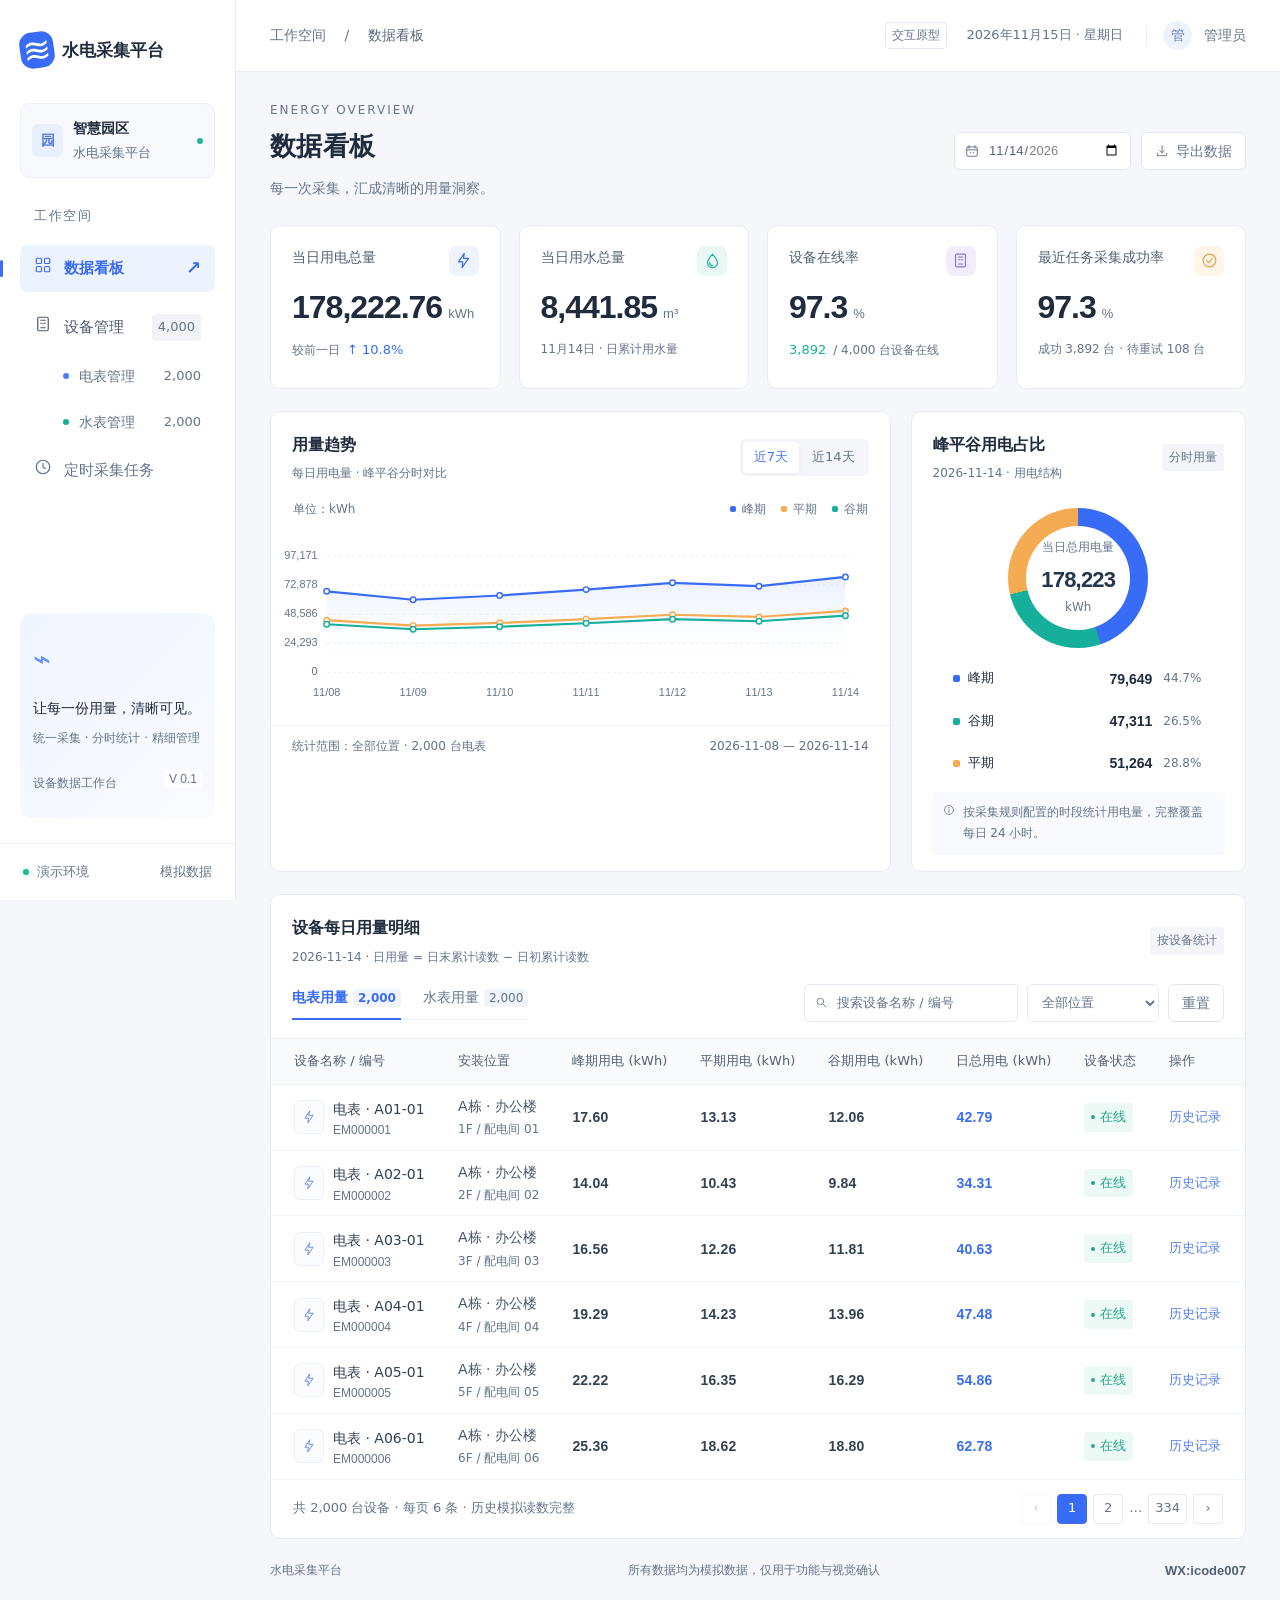
==== index.html @ 7c57c26c "Prepare water energy platform for GitHub Pages" ====
<!doctype html>
<html lang="zh-CN">
<head>
  <meta charset="UTF-8">
  <meta name="viewport" content="width=device-width,initial-scale=1">
  <title>水电采集平台</title>
  <link rel="stylesheet" href="styles.css">
</head>
<body>
  <aside class="sidebar">
    <a class="brand" href="#dashboard"><span class="brand-mark">≋</span><span>水电采集平台</span></a>
    <div class="workspace"><span class="workspace-icon">园</span><div>智慧园区<span>水电采集平台</span></div><span class="workspace-dot"></span></div>
    <div class="nav-label">工作空间</div>
    <nav>
      <button data-page="dashboard" class="nav-item active"><i data-icon="grid"></i>数据看板<span class="nav-arrow">↗</span></button>
      <div class="nav-group"><i data-icon="device"></i>设备管理<span class="nav-count">4,000</span></div>
      <button data-page="electric" class="nav-item sub"><span class="small-dot electric"></span>电表管理<span class="sub-count">2,000</span></button>
      <button data-page="water" class="nav-item sub"><span class="small-dot water"></span>水表管理<span class="sub-count">2,000</span></button>
      <button data-page="tasks" class="nav-item"><i data-icon="clock"></i>定时采集任务</button>
    </nav>
    <div class="sidebar-note"><div class="note-icon">⌁</div><b>让每一份用量，清晰可见。</b><p>统一采集 · 分时统计 · 精细管理</p><span>设备数据工作台 <span class="version">V 0.1</span></span></div>
    <div class="sidebar-bottom"><span class="pulse"></span>演示环境<span>模拟数据</span></div>
  </aside>
  <div class="app-shell">
    <header class="topbar"><div class="breadcrumb">工作空间 <span>/</span> <b id="breadcrumb">数据看板</b></div><div class="topbar-right"><span class="demo-label">交互原型</span><span class="today">2026年11月15日 · 星期日</span><span class="topbar-divider"></span><span class="avatar">管</span><span>管理员</span></div></header>
    <main id="main"></main>
    <footer><span>水电采集平台</span><span>所有数据均为模拟数据，仅用于功能与视觉确认</span><span class="design-credit">WX:icode007</span></footer>
  </div>
  <div id="modal-root"></div><div id="toast" role="status"></div>
  <script src="history.js"></script>
  <script src="app.js"></script>
</body>
</html>
---- styles.css ----
:root{--font-ui:"Microsoft YaHei","PingFang SC","Noto Sans CJK SC",system-ui,"Segoe UI",Arial,sans-serif;--font-number:"Segoe UI",Arial,"Microsoft YaHei",sans-serif;--bg:#f5f7fa;--text:#202c3e;--muted:#8b95a5;--line:#edf0f4;--blue:#386cf6;--teal:#15af9b;--orange:#f4ab52;--side:236px}*{box-sizing:border-box}body{margin:0;background:var(--bg);font:15px/1.6 var(--font-ui);color:var(--text)}button,input,select{font:inherit}button,a,input,select{outline-offset:4px}button{cursor:pointer}button{transition:background .15s,box-shadow .15s}a{color:inherit;text-decoration:none}.sidebar{position:fixed;inset:0 auto 0 0;width:var(--side);background:#fff;border-right:1px solid #e9edf3;padding:32px 20px 0;display:flex;flex-direction:column;z-index:20}.brand{display:flex;align-items:center;gap:11px;padding:0 12px;font-size:25px;letter-spacing:3px;font-weight:700}.brand-mark{width:40px;height:40px;border-radius:12px;background:var(--blue);color:white;display:grid;place-items:center;font-size:40px;line-height:1;font-weight:400;letter-spacing:0;transform:rotate(-8deg)}.brand-en{display:block;font-size:12px;letter-spacing:2px;margin-top:2px;color:#64748b}.workspace{display:flex;align-items:center;gap:10px;background:#f7f9fc;border:1px solid #edf0f6;border-radius:10px;padding:13px 11px;margin:35px 0 28px;font-size:14px;font-weight:600}.workspace-icon{background:#e8efff;color:#587be2;border-radius:7px;width:31px;height:33px;display:grid;place-items:center;font-size:14px}.workspace div span{display:block;font-size:13px;color:#64748b;margin-top:4px;font-weight:400}.workspace-dot{margin-left:auto;width:6px;height:6px;background:#20b79c;border-radius:50%}.nav-label{color:#64748b;font-size:13px;letter-spacing:1.5px;padding:0 14px;margin-bottom:14px}.nav-item,.nav-group{width:100%;display:flex;align-items:center;text-align:left;gap:12px;border:0;background:none;color:#64748b;height:47px;padding:0 14px;font-size:15px;border-radius:8px;margin:4px 0}.nav-item:hover{background:#f5f7fc}.nav-item.active{background:#edf2ff;color:var(--blue);font-weight:600}.nav-item.active:before{content:'';width:3px;background:var(--blue);height:17px;border-radius:2px;position:absolute;left:0}.nav-item svg,.nav-group svg{width:18px;height:18px}.nav-arrow{margin-left:auto;font-size:18px}.nav-group{margin-top:12px;color:#4c596d}.nav-count{font-size:13px;background:#f1f3f7;color:#64748b;padding:3px 6px;border-radius:4px;margin-left:auto}.nav-item.sub{padding-left:43px;font-size:14px;height:42px;gap:10px}.small-dot{width:6px;height:6px;border-radius:50%;background:#527cfa}.small-dot.water{background:var(--teal)}.sub-count{margin-left:auto;font-size:13px;color:#64748b}.sidebar-note{margin-top:auto;padding:22px 13px 24px;background:linear-gradient(135deg,#f1f5ff,#f9fbff);border-radius:12px;position:relative;margin-bottom:25px}.note-icon{font-size:30px;color:#668df8;margin-bottom:13px}.sidebar-note b{font-size:14px;font-weight:500}.sidebar-note p{font-size:12px;color:#64748b;margin:9px 0 22px}.sidebar-note>span{font-size:12px;color:#64748b}.version{float:right;font:12px var(--font-number);background:white;padding:2px 5px;border-radius:4px}.sidebar-bottom{margin:0 -20px;border-top:1px solid var(--line);height:57px;display:flex;align-items:center;gap:8px;padding:0 23px;font-size:13px;color:#64748b}.sidebar-bottom>span:last-child{margin-left:auto;color:#64748b}.pulse{width:6px;height:6px;background:#22b696;border-radius:50%;box-shadow:0 0 0 3px #e9f8f3}.app-shell{margin-left:var(--side)}.topbar{height:72px;background:#fff;border-bottom:1px solid #e9edf3;padding:0 34px;display:flex;align-items:center;justify-content:space-between}.breadcrumb{font-size:14px;color:#64748b}.breadcrumb span{margin:0 14px;color:#64748b}.breadcrumb b{font-weight:500;color:#5b687c}.topbar-right{display:flex;align-items:center;gap:12px;font-size:14px;color:#697588}.demo-label{font-size:12px;color:#64748b;border:1px solid #e4e9f1;padding:3px 6px;border-radius:4px}.today{font-size:13px;color:#64748b;margin:0 7px}.topbar-divider{height:20px;width:1px;background:#e9edf3;margin:0 4px}.avatar{display:grid;place-items:center;width:29px;height:29px;border-radius:50%;background:#eef2fd;color:#6881c0;font-size:14px}main{padding:29px 34px 0;max-width:1800px;margin:auto;min-height:calc(100vh - 124px)}.page-heading{display:flex;align-items:center;justify-content:space-between;margin-bottom:24px}.eyebrow{font-size:12px;letter-spacing:2px;color:#64748b;margin-bottom:6px}.page-heading h1{font-size:24px;letter-spacing:.4px;margin:0;font-weight:600}.page-heading p{font-size:14px;color:#64748b;margin:9px 0 0}.page-actions{display:flex;align-items:center;gap:10px}.btn{border:1px solid #e2e7ef;background:white;border-radius:6px;min-height:34px;padding:0 13px;display:inline-flex;align-items:center;justify-content:center;gap:7px;color:#677489;font-size:14px;white-space:nowrap}.btn:hover{background:#f5f7fc}.btn.primary{background:var(--blue);border-color:var(--blue);color:#fff;box-shadow:0 3px 7px #386cf619}.btn.primary:hover{background:#285ce3}.btn svg{width:14px;height:14px}.date-control{display:flex;align-items:center;gap:8px;border:1px solid #e2e7ef;border-radius:6px;background:white;padding:0 10px;height:34px;font-size:14px;color:#647186}.date-control input{border:0;width:112px;font:14px var(--font-number);color:#56647a;background:none}.date-control svg{width:14px;height:14px;color:#64748b}.summary-grid{display:grid;grid-template-columns:repeat(4,1fr);gap:18px;margin-bottom:22px}.summary-card{background:#fff;border:1px solid #e7ecf3;border-radius:10px;padding:20px 21px 16px;position:relative;overflow:hidden;min-height:146px}.summary-top{display:flex;align-items:center;justify-content:space-between;font-size:14px;color:#64748b}.stat-icon{width:30px;height:30px;border-radius:8px;display:grid;place-items:center;background:#eef3ff;color:var(--blue)}.stat-icon svg{width:17px;height:17px}.stat-icon.teal{background:#e9f8f5;color:var(--teal)}.stat-icon.purple{background:#f1edff;color:#8b6fe8}.stat-icon.orange{background:#fff5e9;color:#e9a04d}.stat-value{font-size:29px;font-weight:700;letter-spacing:-1px;margin:8px 0 13px;line-height:1.2}.stat-value small{font-size:14px;font-weight:400;letter-spacing:0;margin-left:7px;color:#64748b}.stat-foot{display:flex;align-items:center;gap:7px;font-size:12px;color:#64748b}.stat-foot b{color:var(--teal);font-size:13px;font-weight:500}.stat-foot .down{color:var(--blue)}.stat-spark{position:absolute;right:20px;bottom:17px;width:64px;height:24px}.dashboard-main{display:grid;grid-template-columns:minmax(0,1.85fr) minmax(300px,1fr);gap:20px;margin-bottom:22px}.panel{border:1px solid #e7ecf3;background:white;border-radius:10px;overflow:hidden}.panel-head{display:flex;justify-content:space-between;align-items:center;padding:20px 21px 0;gap:12px}.panel-title{font-size:15px;font-weight:600}.panel-subtitle{font-size:12px;color:#64748b;margin-top:6px}.segmented{display:flex;background:#f4f6f9;padding:3px;border-radius:6px;gap:2px}.segmented button{border:0;background:none;font-size:13px;padding:5px 11px;border-radius:4px;color:#64748b}.segmented button.selected{background:white;box-shadow:0 1px 4px #15264b0d;color:#4778ee}.legend{display:flex;gap:15px;align-items:center;font-size:12px;color:#64748b}.legend span{display:inline-flex;gap:6px;align-items:center}.legend i{width:6px;height:6px;border-radius:2px;background:var(--blue)}.legend i.teal{background:var(--teal)}.legend i.orange{background:var(--orange)}.chart-meta{display:flex;align-items:center;justify-content:space-between;padding:16px 22px 0;font-size:12px;color:#64748b}.trend-chart{height:206px;padding:8px 15px 10px 12px}.trend-chart svg{width:100%;height:100%;overflow:visible}.chart-axis{font:12px var(--font-number);fill:#64748b}.chart-grid{stroke:#edf0f5;stroke-dasharray:3 4}.chart-caption{border-top:1px solid #f0f3f7;padding:11px 21px;display:flex;justify-content:space-between;color:#64748b;font-size:12px}.chart-caption b{font-weight:500;color:#607188}.period-content{display:flex;align-items:center;gap:20px;padding:24px 24px 17px}.donut{width:140px;height:140px;flex-shrink:0;position:relative;border-radius:50%;background:conic-gradient(var(--blue) 0 44%,var(--teal) 44% 77%,var(--orange) 77% 100%)}.donut:after{content:'';position:absolute;inset:18px;background:#fff;border-radius:50%}.donut-center{position:absolute;inset:0;z-index:1;display:flex;align-items:center;justify-content:center;flex-direction:column;font-size:12px;color:#64748b}.donut-center b{font-size:22px;color:#25354d;font-weight:700;margin:5px 0 1px;letter-spacing:-.8px}.period-legend{flex:1;display:grid;gap:20px}.period-row{display:flex;align-items:center;font-size:13px;gap:8px;white-space:nowrap}.period-row i{height:7px;width:7px;border-radius:2px}.period-row strong{font-size:14px;font-weight:600;margin-left:auto}.period-row small{font-size:12px;color:#64748b;margin-left:3px;min-width:27px}.period-note{margin:0 20px 16px;padding:10px 11px;border-radius:5px;background:#f8fafd;color:#64748b;font-size:12px;line-height:1.8;display:flex;gap:8px}.period-note svg{width:12px;height:12px;flex-shrink:0;margin-top:2px}.table-panel .panel-head{padding-bottom:17px}.table-toolbar{display:flex;justify-content:space-between;align-items:center;padding:0 21px 16px;gap:14px}.tabs{display:flex;gap:22px;border-bottom:1px solid #edf0f6}.tabs button{border:0;background:none;padding:0 0 11px;color:#64748b;font-size:14px;position:relative}.tabs button.selected{color:var(--blue);font-weight:600}.tabs button.selected:after{content:'';position:absolute;bottom:-1px;left:0;right:0;height:2px;background:var(--blue)}.tabs button span{font-size:12px;background:#f1f4fb;padding:2px 5px;border-radius:4px;margin-left:5px}.filters{display:flex;align-items:center;gap:9px}.search{display:flex;align-items:center;gap:7px;border:1px solid #e6eaf0;border-radius:5px;padding:0 10px;height:31px;color:#64748b;background:#fff}.search svg{width:13px;height:13px}.search input{border:0;background:none;width:145px;font-size:13px;outline:none;color:#647186}.search input::placeholder{color:#64748b}select{border:1px solid #e6eaf0;border-radius:5px;height:31px;padding:0 25px 0 10px;color:#64748b;font-size:13px;background:#fff}table{border-collapse:collapse;width:100%;font-size:13px;white-space:nowrap}th{font-weight:400;color:#64748b;background:#f8fafc;text-align:left;height:38px;padding:0 16px;border-top:1px solid #edf0f5;border-bottom:1px solid #edf0f5}td{height:51px;border-bottom:1px solid #f0f3f7;padding:0 16px;color:#68768a}th:first-child,td:first-child{padding-left:23px}th:last-child,td:last-child{padding-right:23px}tbody tr:hover{background:#fbfcff}.table-wrap{overflow-x:auto}.device-cell{display:flex;align-items:center;gap:9px}.device-cell .mini-icon{width:27px;height:29px;display:grid;place-items:center;border:1px solid #edf0f6;border-radius:6px;color:#6386e0;background:#fafcff}.device-cell .mini-icon svg{width:14px;height:14px}.device-cell b{display:block;font-size:13px;color:#4c5c73;font-weight:500}.device-cell small{font:12px var(--font-number);color:#64748b;display:block;margin-top:3px}.number{font-family:var(--font-number);font-weight:600;color:#52637c;letter-spacing:.2px}.status{display:inline-flex;align-items:center;gap:5px;font-size:12px;color:#26a58c;background:#edf9f5;padding:4px 7px;border-radius:4px}.status:before{content:'';width:4px;height:4px;border-radius:50%;background:currentColor}.status.offline{color:#64748b;background:#f1f3f6}.status.warn{color:#d99a40;background:#fff7e9}.text-button{border:0;background:none;color:#5680ec;font-size:13px;padding:4px 0}.text-button+.text-button{margin-left:12px}.pagination{display:flex;align-items:center;justify-content:space-between;padding:14px 22px;color:#64748b;font-size:12px}.page-buttons{display:flex;align-items:center;gap:6px}.page-buttons button{height:25px;min-width:25px;padding:0 6px;border:1px solid #e5eaf1;border-radius:4px;color:#64748b;background:white;font-size:13px}.page-buttons button.current{background:var(--blue);color:#fff;border-color:var(--blue)}.page-buttons button:disabled{opacity:.4;cursor:default}footer{padding:22px 34px;display:flex;justify-content:space-between;color:#64748b;font-size:12px;max-width:1800px;margin:auto}.list-stats{display:flex;gap:30px;align-items:center;background:#fff;border:1px solid #e7ecf3;padding:21px 25px;border-radius:9px;margin-bottom:20px}.list-stat{flex:1;border-right:1px solid var(--line)}.list-stat:last-child{border:0}.list-stat>span{color:#64748b;font-size:13px}.list-stat b{font-size:23px;margin-left:16px;font-weight:700}.list-stat small{font-size:13px;color:#64748b;margin-left:5px}.list-panel .table-toolbar{padding-top:18px}.section-hint{font-size:13px;color:#64748b}.task-intro{display:flex;align-items:center;gap:11px;padding:13px 17px;background:#eef3ff;border:1px solid #e1e9fc;color:#6581bd;border-radius:7px;font-size:14px;margin-bottom:20px;line-height:1.8}.task-intro svg{width:17px;height:17px;flex-shrink:0}.rule-cell b{font-weight:500;color:#4e5e76;display:block;font-size:14px}.rule-cell small{display:block;font-size:12px;color:#64748b;margin-top:5px}.switch{background:#ccd3df;border:0;width:30px;height:17px;border-radius:9px;padding:2px;display:inline-flex;align-items:center;transition:.2s}.switch:after{content:'';background:#fff;height:13px;width:13px;border-radius:50%;box-shadow:0 1px 3px #0001}.switch.on{background:var(--blue)}.switch.on:after{margin-left:13px}.task-table td{height:72px}.task-table .text-button{margin-left:0;margin-right:12px}.two-column{display:grid;grid-template-columns:1.1fr 1fr;gap:20px;margin-top:20px}.timeline-list{padding:4px 23px 20px}.timeline-row{display:flex;gap:12px;border-bottom:1px solid #f0f3f7;padding:15px 0;align-items:center}.timeline-dot{height:7px;width:7px;border-radius:50%;background:var(--teal);box-shadow:0 0 0 4px #eaf8f4;margin:0 5px}.timeline-row div{flex:1}.timeline-row b{font-size:13px;font-weight:500;display:block}.timeline-row p{font-size:12px;color:#64748b;margin:5px 0 0}.timeline-row>span{font:12px var(--font-number);color:#64748b}.time-rules{padding:16px 22px 22px}.time-bar{height:28px;display:flex;border-radius:4px;overflow:hidden;margin:15px 0 8px}.time-bar span{display:grid;place-items:center;font-size:12px;color:#fff}.time-labels{display:flex;justify-content:space-between;font-size:12px;color:#64748b}.time-description{display:flex;flex-direction:column;gap:11px;margin-top:20px;font-size:13px;color:#64748b}.time-description b{font-weight:500;color:#576b87;margin-right:14px}.empty{padding:45px;text-align:center;color:#64748b}.modal-overlay{position:fixed;inset:0;background:#17284455;backdrop-filter:blur(3px);z-index:50;display:flex;align-items:center;justify-content:center;padding:30px}.modal{background:white;box-shadow:0 20px 80px #12264b33;border-radius:13px;width:720px;max-width:100%;max-height:90vh;overflow:auto}.modal-head{display:flex;align-items:center;justify-content:space-between;padding:21px 25px;border-bottom:1px solid var(--line)}.modal-head h2{font-size:16px;margin:0}.close{border:0;background:#f4f6f9;border-radius:50%;width:27px;height:27px;color:#64748b;font-size:18px}.modal-body{padding:23px 25px}.modal-footer{display:flex;justify-content:flex-end;gap:9px;border-top:1px solid var(--line);padding:16px 25px}.form-grid{display:grid;grid-template-columns:1fr 1fr;gap:18px}.field{display:flex;flex-direction:column;gap:8px;font-size:14px;color:#6d7c93}.field input,.field select{width:100%;height:36px;border:1px solid #e0e6ef;border-radius:5px;background:white;padding:0 10px;font-size:14px;color:#52637c}.field.full{grid-column:1/-1}.form-note{background:#f6f8fc;border-radius:6px;padding:12px;font-size:13px;color:#64748b;line-height:1.9;margin-top:18px}.detail-grid{display:grid;grid-template-columns:repeat(3,1fr);gap:20px;margin-bottom:25px}.detail-grid span{font-size:13px;color:#64748b;display:block;margin-bottom:7px}.detail-grid b{font-weight:500;font-size:14px}.detail-stats{display:grid;grid-template-columns:repeat(4,1fr);gap:10px;margin-bottom:20px}.detail-stats>div{background:#f6f8fc;padding:14px;border-radius:6px}.detail-stats span{font-size:12px;color:#64748b;display:block}.detail-stats b{font-size:19px;display:block;margin-top:7px}.detail-title{font-size:14px;font-weight:500;margin:18px 0 14px}.detail-chart{height:180px}.detail-chart svg{width:100%;height:100%}#toast{position:fixed;bottom:30px;left:calc(50% + 118px);transform:translate(-50%,20px);background:#243650;color:#fff;padding:12px 22px;border-radius:8px;box-shadow:0 6px 25px #162a4530;font-size:14px;z-index:100;opacity:0;transition:.25s;pointer-events:none}#toast.show{opacity:1;transform:translate(-50%,0)}.badge{font-size:12px;color:#64748b;background:#f3f5f9;padding:4px 7px;border-radius:4px}.filter-row{display:flex;gap:10px;align-items:center}.mobile-brand{display:none}.muted{color:#64748b}.online-text{color:var(--teal)}
@media(min-width:1600px){main{padding-top:35px}.summary-card{min-height:165px}.trend-chart{height:250px}.period-content{padding-top:35px;padding-bottom:32px}.donut{width:160px;height:160px}td{height:58px}.dashboard-main{grid-template-columns:1.9fr 1fr}}
@media(max-width:1200px){:root{--font-ui:"Microsoft YaHei","PingFang SC","Noto Sans CJK SC",system-ui,"Segoe UI",Arial,sans-serif;--font-number:"Segoe UI",Arial,"Microsoft YaHei",sans-serif;--side:210px}.sidebar{padding-left:15px;padding-right:15px}.sidebar-bottom{margin-left:-15px;margin-right:-15px}main{padding:24px 22px 0}.topbar{padding:0 22px}.period-content{gap:12px;padding:24px 15px}.donut{width:115px;height:115px}.donut:after{inset:15px}.donut-center b{font-size:19px}.period-row{font-size:12px;gap:5px}.period-row strong{font-size:14px}.period-row small{font-size:12px;min-width:22px;margin-left:0}.summary-grid{gap:12px}.summary-card{padding:16px}.today{display:none}.search input{width:120px}.dashboard-main{gap:15px;grid-template-columns:1.65fr 1fr}}
@media(max-width:980px){:root{--font-ui:"Microsoft YaHei","PingFang SC","Noto Sans CJK SC",system-ui,"Segoe UI",Arial,sans-serif;--font-number:"Segoe UI",Arial,"Microsoft YaHei",sans-serif;--side:180px}.brand{font-size:21px;gap:8px;padding:0 4px}.brand-mark{width:33px;height:35px}.brand-en{font-size:6px}.workspace{padding:10px 7px}.workspace-icon{display:none}.sidebar-note{padding:15px 8px}.sidebar-note b{font-size:12px}.sidebar-note p{font-size:12px}.nav-count,.sub-count{display:none}.nav-item.sub{padding-left:30px}.summary-grid{grid-template-columns:repeat(2,1fr)}.dashboard-main{grid-template-columns:1fr}.period-content{justify-content:center;gap:45px}.period-legend{max-width:230px}.donut{width:140px;height:140px}.table-toolbar{align-items:flex-start;flex-direction:column}.filters{flex-wrap:wrap}.two-column{grid-template-columns:1fr}.page-heading{align-items:flex-start;gap:15px}.page-actions{flex-wrap:wrap;justify-content:flex-end}.page-heading h1{font-size:22px}.list-stats{gap:15px}.list-stat b{display:block;margin:5px 0 0}.list-stat small{display:none}}
@media(max-width:650px){:root{--font-ui:"Microsoft YaHei","PingFang SC","Noto Sans CJK SC",system-ui,"Segoe UI",Arial,sans-serif;--font-number:"Segoe UI",Arial,"Microsoft YaHei",sans-serif;--side:0px}.sidebar{position:static;width:auto;flex-direction:row;padding:10px 12px;align-items:center;border-bottom:1px solid var(--line);gap:10px}.brand{font-size:18px;flex-shrink:0}.brand-mark{width:27px;height:29px;font-size:28px}.brand-en{display:none}.workspace,.nav-label,.nav-group,.sidebar-note,.sidebar-bottom,.nav-arrow,.small-dot{display:none}.sidebar nav{display:flex;flex:1;justify-content:flex-end;gap:2px}.nav-item,.nav-item.sub{padding:7px;font-size:13px;height:auto;width:auto;margin:0;white-space:nowrap;gap:3px}.nav-item svg{display:none}.nav-item.active:before{display:none}.topbar{height:48px;padding:0 15px}.topbar-right{gap:7px}.demo-label{display:none}.topbar-right>span:last-child{display:none}main{padding:20px 13px 0}.page-heading{flex-direction:column;margin-bottom:18px}.page-heading p{font-size:13px}.page-actions{justify-content:flex-start}.stat-value{font-size:25px}.summary-card{padding:13px;min-height:130px}.summary-top{font-size:13px}.stat-spark{width:44px;right:12px}.stat-foot{font-size:12px}.summary-grid{gap:10px}.panel-head{padding:16px 14px 0}.table-toolbar{padding-left:14px;padding-right:14px}.filters{gap:6px}.search input{width:120px}footer{padding:20px 14px;gap:12px;font-size:12px}.modal-overlay{padding:12px}.modal-body{padding:18px}.form-grid{grid-template-columns:1fr}.field.full{grid-column:auto}.detail-grid{grid-template-columns:repeat(2,1fr)}.detail-stats{grid-template-columns:repeat(2,1fr)}#toast{left:50%;width:max-content;max-width:90vw}.period-content{gap:25px}.time-rules{padding-left:14px;padding-right:14px}.list-stats{padding:15px;gap:10px}.list-stat b{font-size:20px}.list-stat>span{font-size:12px}.list-stat{border:0}.page-heading h1{font-size:23px}.panel-title{font-size:14px}}

.panel-head>svg{width:18px;height:18px;color:#15af9b;flex-shrink:0}

/* Readable Chinese typography and comfortable data density. */
body{font-weight:400;line-height:1.6}
button,input,select{font-family:var(--font-ui)}
.number,.stat-value,.period-row strong,.donut-center b{font-family:var(--font-number);font-variant-numeric:tabular-nums}
.page-heading h1{font-size:26px;font-weight:700}
.page-heading p,.panel-subtitle{line-height:1.7}
.panel-title{font-size:16px;font-weight:600}
.summary-card{min-height:164px}
.summary-top{color:#526174;font-weight:500}
.stat-value{font-size:32px;margin-top:12px}
.stat-value small{color:#64748b;font-size:13px}
.stat-foot{line-height:1.7;flex-wrap:wrap}
.stat-spark{display:none}
.btn{min-height:38px;font-size:14px}
.search,.date-control,select{height:38px}
.search input{width:172px;font-size:13px}
.date-control input{width:133px;font-size:13px}
.filters{flex-wrap:wrap}
.table-toolbar{flex-wrap:wrap;row-gap:16px}
.tabs button{font-size:14px}
.tabs button span{font-size:12px}
table{font-size:14px}
th{height:46px;font-size:13px;font-weight:500;color:#526174}
td{height:62px;color:#46566c;line-height:1.6;padding-top:10px;padding-bottom:10px}
.device-cell b{font-size:14px;color:#334155}
.device-cell small{font-size:12px;color:#64748b}
.device-cell .mini-icon{width:30px;height:34px;flex-shrink:0}
.number{font-weight:600;color:#334155}
.status,.text-button{font-size:13px}
.pagination{font-size:13px;gap:15px;flex-wrap:wrap}
.page-buttons button{height:30px;min-width:30px;font-size:13px}
.period-content{flex-wrap:wrap;justify-content:center;gap:20px}
.period-legend{min-width:155px;max-width:250px}
.period-row{font-size:13px}
.period-row strong{font-size:14px}
.period-row small{font-size:12px;min-width:40px}
.period-note{font-size:12px;line-height:1.8}
.chart-caption{font-size:12px;gap:12px;flex-wrap:wrap}
.chart-axis{font-size:12px;fill:#64748b}
.rule-cell b,.rule-cell small,.timeline-row b,.timeline-row p{font-size:13px}
.task-table td{height:90px}
.task-intro,.time-description,.form-note{font-size:13px;line-height:1.9}
.modal{width:800px}
.modal-head h2{font-size:18px}
.field{font-size:14px}
.field input,.field select{height:42px;font-size:14px}
.detail-grid span{font-size:13px}
.detail-grid b{font-size:14px}
.detail-title{font-size:15px}
.detail-stats span{font-size:13px}
.timeline-row>span{font-size:12px}
.switch{width:36px;height:21px}
.switch:after{width:17px;height:17px}
.switch.on:after{margin-left:15px}
@media(max-width:1200px){.dashboard-main{grid-template-columns:minmax(0,1.5fr) minmax(310px,1fr)}.table-toolbar{align-items:flex-start}.table-toolbar .filters{margin-left:auto}.stat-value{font-size:29px}.summary-card{padding:16px}.period-content{gap:16px}.donut{width:120px;height:120px}.donut-center b{font-size:20px}}
@media(max-width:980px){.dashboard-main{grid-template-columns:1fr}.period-content{gap:40px}.donut{width:140px;height:140px}.table-toolbar .filters{margin-left:0}.page-heading{flex-wrap:wrap}.sidebar-note{display:none}.sidebar-bottom{margin-top:auto}}
@media(max-width:650px){.sidebar{flex-wrap:wrap}.sidebar nav{flex-basis:100%;justify-content:space-between}.nav-item,.nav-item.sub{font-size:13px;padding:9px}.page-heading h1{font-size:24px}.summary-top{font-size:13px}.stat-value{font-size:27px}.stat-foot{font-size:12px}.page-actions{flex-wrap:wrap}.search input{width:155px}.summary-card{min-height:162px}.period-content{gap:20px}.panel-head{flex-wrap:wrap}.table-toolbar .filters{width:100%}}

.brand-en{font-size:9px;letter-spacing:1.2px;white-space:nowrap}.brand{line-height:1.3}.table-toolbar .tabs{flex-shrink:0}

.stat-value{display:flex;align-items:baseline;flex-wrap:wrap;column-gap:6px;row-gap:2px}.stat-value small{margin-left:0}.summary-top{align-items:flex-start;gap:8px}.stat-icon{flex-shrink:0}

/* A device's history has its own query range and pagination. */
.history-back-row{display:flex;align-items:center;justify-content:space-between;gap:15px;margin-bottom:17px}
.history-back-row>span{font-size:12px;color:#64748b}
.history-device{padding:22px 24px;margin-bottom:18px}
.history-device-title{display:flex;align-items:center;gap:15px;padding-bottom:20px;border-bottom:1px solid var(--line)}
.history-device-title .device-cell .mini-icon{width:38px;height:42px}
.history-device-title .device-cell b{font-size:17px;font-weight:600}
.history-device-title .device-cell small{font-size:13px}
.history-device-title>.badge{margin-left:auto}
.history-device-fields{display:grid;grid-template-columns:1.3fr 1fr 1fr 1.2fr;gap:20px;padding-top:18px}
.history-device-fields span{display:block;font-size:12px;color:#64748b;margin-bottom:6px}
.history-device-fields b{font-size:13px;font-weight:500;overflow-wrap:anywhere}
.history-filter{padding:20px 24px;margin-bottom:23px}
.history-filter-top{display:flex;justify-content:space-between;align-items:center;margin-bottom:17px;gap:14px}
.history-filter-top>b{font-size:14px;font-weight:600}
.history-query{display:flex;gap:12px;align-items:flex-end;flex-wrap:wrap}
.history-query label{display:flex;flex-direction:column;gap:7px;font-size:12px;color:#64748b}
.history-query input{height:39px;border:1px solid #dce3ed;border-radius:5px;padding:0 11px;font:14px var(--font-number);color:#334155;min-width:158px;background:#fff}
.history-range-separator{font-size:13px;color:#64748b;align-self:flex-end;line-height:39px}
.history-query-help{font-size:12px;color:#64748b;align-self:flex-end;line-height:39px;margin-left:auto}
.history-range-title{display:flex;align-items:center;justify-content:space-between;gap:12px;margin-bottom:13px;flex-wrap:wrap;font-size:12px;color:#64748b}
.history-range-title>b{font-size:14px;font-weight:600;color:#334155}
.history-summary .stat-value{font-size:28px}
.history-summary .summary-card{min-height:155px}
.history-trend{margin-bottom:22px}
.history-chart-scroll{overflow-x:auto}
.history-trend-chart{height:245px;margin-top:12px;padding-bottom:20px;min-width:620px}
.history-trend-chart svg{display:block}
.history-table-panel .panel-head{align-items:flex-start;flex-wrap:wrap}
.history-daily-table td{height:64px}
.history-date{font-family:var(--font-number);font-weight:600;color:#334155}
.history-date small{display:block;color:#64748b;font-size:12px;font-weight:400;margin-top:3px}
.history-total{color:#386cf6;font-weight:700}
.history-total.water-total{color:#0e8e7d}
.history-footnote{display:flex;gap:9px;margin-bottom:16px;align-items:flex-start}
.history-footnote>svg{width:17px;height:17px;flex-shrink:0;margin-top:4px}
.history-table-panel .page-buttons{flex-wrap:wrap}
@media(max-width:1100px){.history-device-fields{grid-template-columns:1fr 1fr}.history-query-help{margin-left:0;width:100%;line-height:1.6}.history-summary .stat-value{font-size:25px}}
@media(max-width:650px){.history-back-row>span{display:none}.history-device,.history-filter{padding:17px}.history-device-title{flex-wrap:wrap;gap:10px}.history-device-title>.badge{display:none}.history-device-fields{gap:17px}.history-device-fields>div:first-child{grid-column:1/-1}.history-device-title .device-cell b{font-size:16px}.history-filter-top{align-items:flex-start;flex-direction:column}.history-query{gap:10px}.history-query label{flex:1;min-width:0}.history-query input{width:100%;min-width:0;font-size:13px;padding:0 6px}.history-range-separator{display:none}.history-query>.btn{width:100%}.history-query-help{font-size:12px;line-height:1.8}.history-range-title{font-size:12px}.history-trend .legend{flex-wrap:wrap}.history-table-panel .pagination{padding:14px}.history-table-panel .page-buttons{gap:4px}.history-table-panel .section-hint{font-size:12px}.history-summary .stat-value{font-size:25px}.history-summary .stat-foot{font-size:12px}.history-footnote{font-size:12px}}

.brand{font-size:17px;letter-spacing:0;gap:8px;padding:0;white-space:nowrap}.brand-mark{width:34px;height:36px;font-size:34px;flex-shrink:0}

footer{flex-wrap:wrap;gap:10px 20px}.design-credit{font-family:var(--font-number);font-size:13px;font-weight:600;color:#526174;white-space:nowrap}
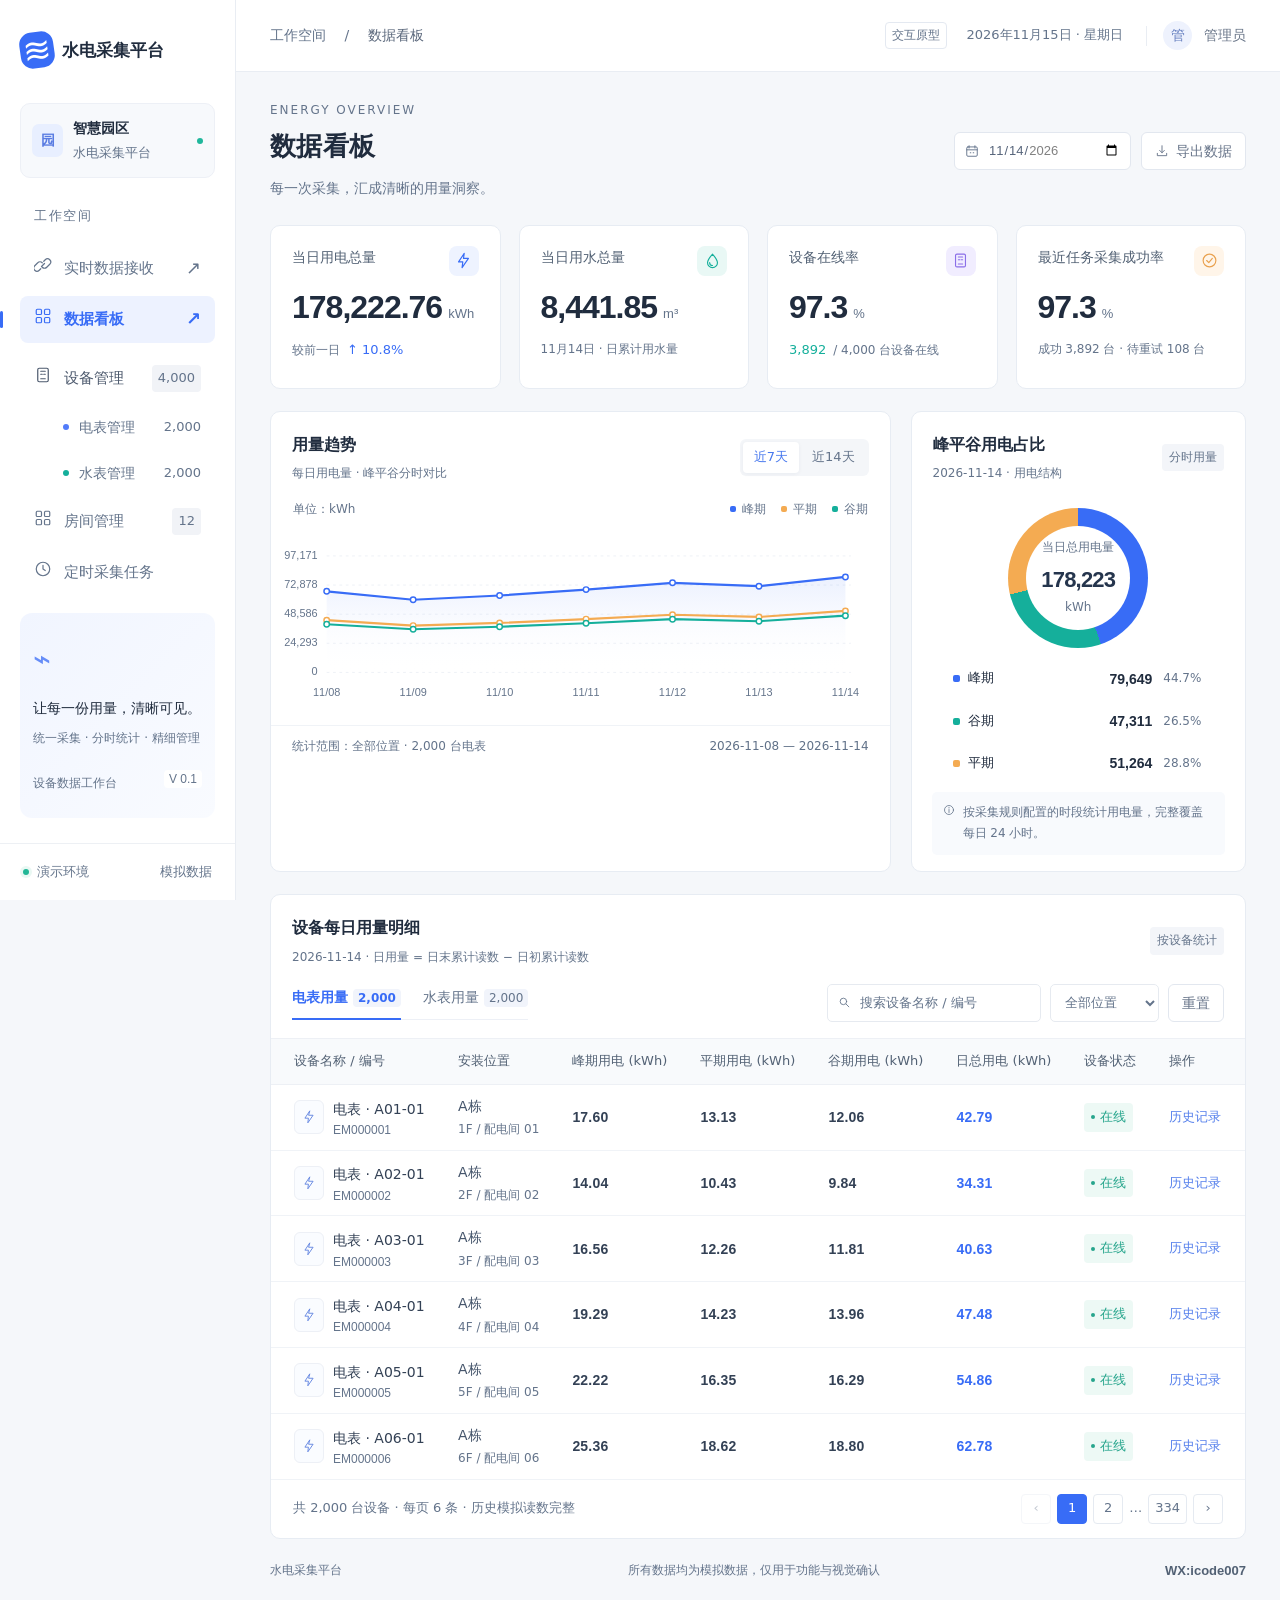
==== commit f74318e9: "Add room management and simplify building labels" ====
--- a/index.html
+++ b/index.html
@@ -12,10 +12,12 @@
     <div class="workspace"><span class="workspace-icon">园</span><div>智慧园区<span>水电采集平台</span></div><span class="workspace-dot"></span></div>
     <div class="nav-label">工作空间</div>
     <nav>
+      <a href="live.html" class="nav-item"><i data-icon="link"></i>实时数据接收<span class="nav-arrow">↗</span></a>
       <button data-page="dashboard" class="nav-item active"><i data-icon="grid"></i>数据看板<span class="nav-arrow">↗</span></button>
       <div class="nav-group"><i data-icon="device"></i>设备管理<span class="nav-count">4,000</span></div>
       <button data-page="electric" class="nav-item sub"><span class="small-dot electric"></span>电表管理<span class="sub-count">2,000</span></button>
       <button data-page="water" class="nav-item sub"><span class="small-dot water"></span>水表管理<span class="sub-count">2,000</span></button>
+      <button data-page="rooms" class="nav-item"><i data-icon="grid"></i>房间管理<span class="nav-count" id="rooms-count">12</span></button>
       <button data-page="tasks" class="nav-item"><i data-icon="clock"></i>定时采集任务</button>
     </nav>
     <div class="sidebar-note"><div class="note-icon">⌁</div><b>让每一份用量，清晰可见。</b><p>统一采集 · 分时统计 · 精细管理</p><span>设备数据工作台 <span class="version">V 0.1</span></span></div>
@@ -28,6 +30,8 @@
   </div>
   <div id="modal-root"></div><div id="toast" role="status"></div>
   <script src="history.js"></script>
+  <script src="rooms-model.js"></script>
+  <script src="rooms.js"></script>
   <script src="app.js"></script>
 </body>
 </html>
--- a/styles.css
+++ b/styles.css
@@ -111,3 +111,4 @@
 .brand{font-size:17px;letter-spacing:0;gap:8px;padding:0;white-space:nowrap}.brand-mark{width:34px;height:36px;font-size:34px;flex-shrink:0}
 
 footer{flex-wrap:wrap;gap:10px 20px}.design-credit{font-family:var(--font-number);font-size:13px;font-weight:600;color:#526174;white-space:nowrap}
+.room-toolbar{padding:20px;display:flex;gap:10px;align-items:center;flex-wrap:wrap}.room-toolbar select{height:36px;border:1px solid #e0e6ef;border-radius:6px;padding:0 10px;color:#52637c;background:white}.room-toolbar .search input{width:210px}.room-sub{display:block;color:#8491a4;font-size:12px;font-weight:400;margin-top:5px}.rooms-table{min-width:1100px}.rooms-table b{font-weight:500}.room-meter{display:inline-block;font:13px var(--font-number);color:#386cf6}.room-meter.water{color:#139b88}.room-bindings{display:grid;grid-template-columns:1fr 1fr;gap:14px;margin-top:20px}.room-bind-card{border:1px solid #e4eaf3;border-radius:8px;padding:15px;background:#fbfcff}.room-bind-card>b{display:block;font-size:14px;margin-bottom:10px;color:#394b67}.room-bind-card .btn{margin-top:12px}.room-bind-card .room-sub{margin-bottom:7px}.room-error{color:#bf4e45;font-size:13px;margin-top:10px}.field textarea{font:inherit;border:1px solid #e0e6ef;border-radius:5px;padding:10px;resize:vertical;min-height:64px;color:#52637c}#room-picker{border:1px solid #dce6f7;border-radius:8px;padding:14px;margin-top:16px;background:#f8faff}#room-picker[hidden]{display:none}.room-picker-head,.room-picker-foot{display:flex;align-items:center;gap:10px;justify-content:space-between;font-size:12px;color:#64748b}.room-picker-head b{font-size:14px;color:#334b70}#room-picker-search{width:100%;height:35px;border:1px solid #dce3ee;border-radius:5px;padding:0 10px;margin:10px 0;font-size:13px}.room-meter-choice{display:flex;justify-content:space-between;align-items:center;width:100%;text-align:left;background:white;border:1px solid #e8edf5;border-radius:5px;padding:10px;margin:5px 0;color:#536883;font-size:12px;gap:10px}.room-meter-choice:hover:enabled{border-color:#386cf6;background:#eff4ff}.room-meter-choice:disabled{opacity:.55;cursor:not-allowed}.room-meter-choice b{display:block;font-size:13px;font-weight:500}.room-meter-choice small{display:block;color:#8b98a9;margin-top:4px}.room-picker-foot>span{margin-right:auto}.room-picker-foot .btn{padding:5px 10px}.room-binding-log{max-height:230px;overflow:auto}.room-binding-log>div{font-size:13px;padding:10px 0;border-bottom:1px solid #edf0f4}.room-binding-log small{display:block;color:#8190a5;margin-top:5px}@media(max-width:650px){.room-bindings{grid-template-columns:1fr}.room-toolbar{padding:14px}.room-toolbar .search{width:100%}.room-toolbar .search input{width:100%}.sidebar nav{overflow-x:auto;justify-content:flex-start}.sidebar .brand{display:none}.room-picker-foot{flex-wrap:wrap}}
